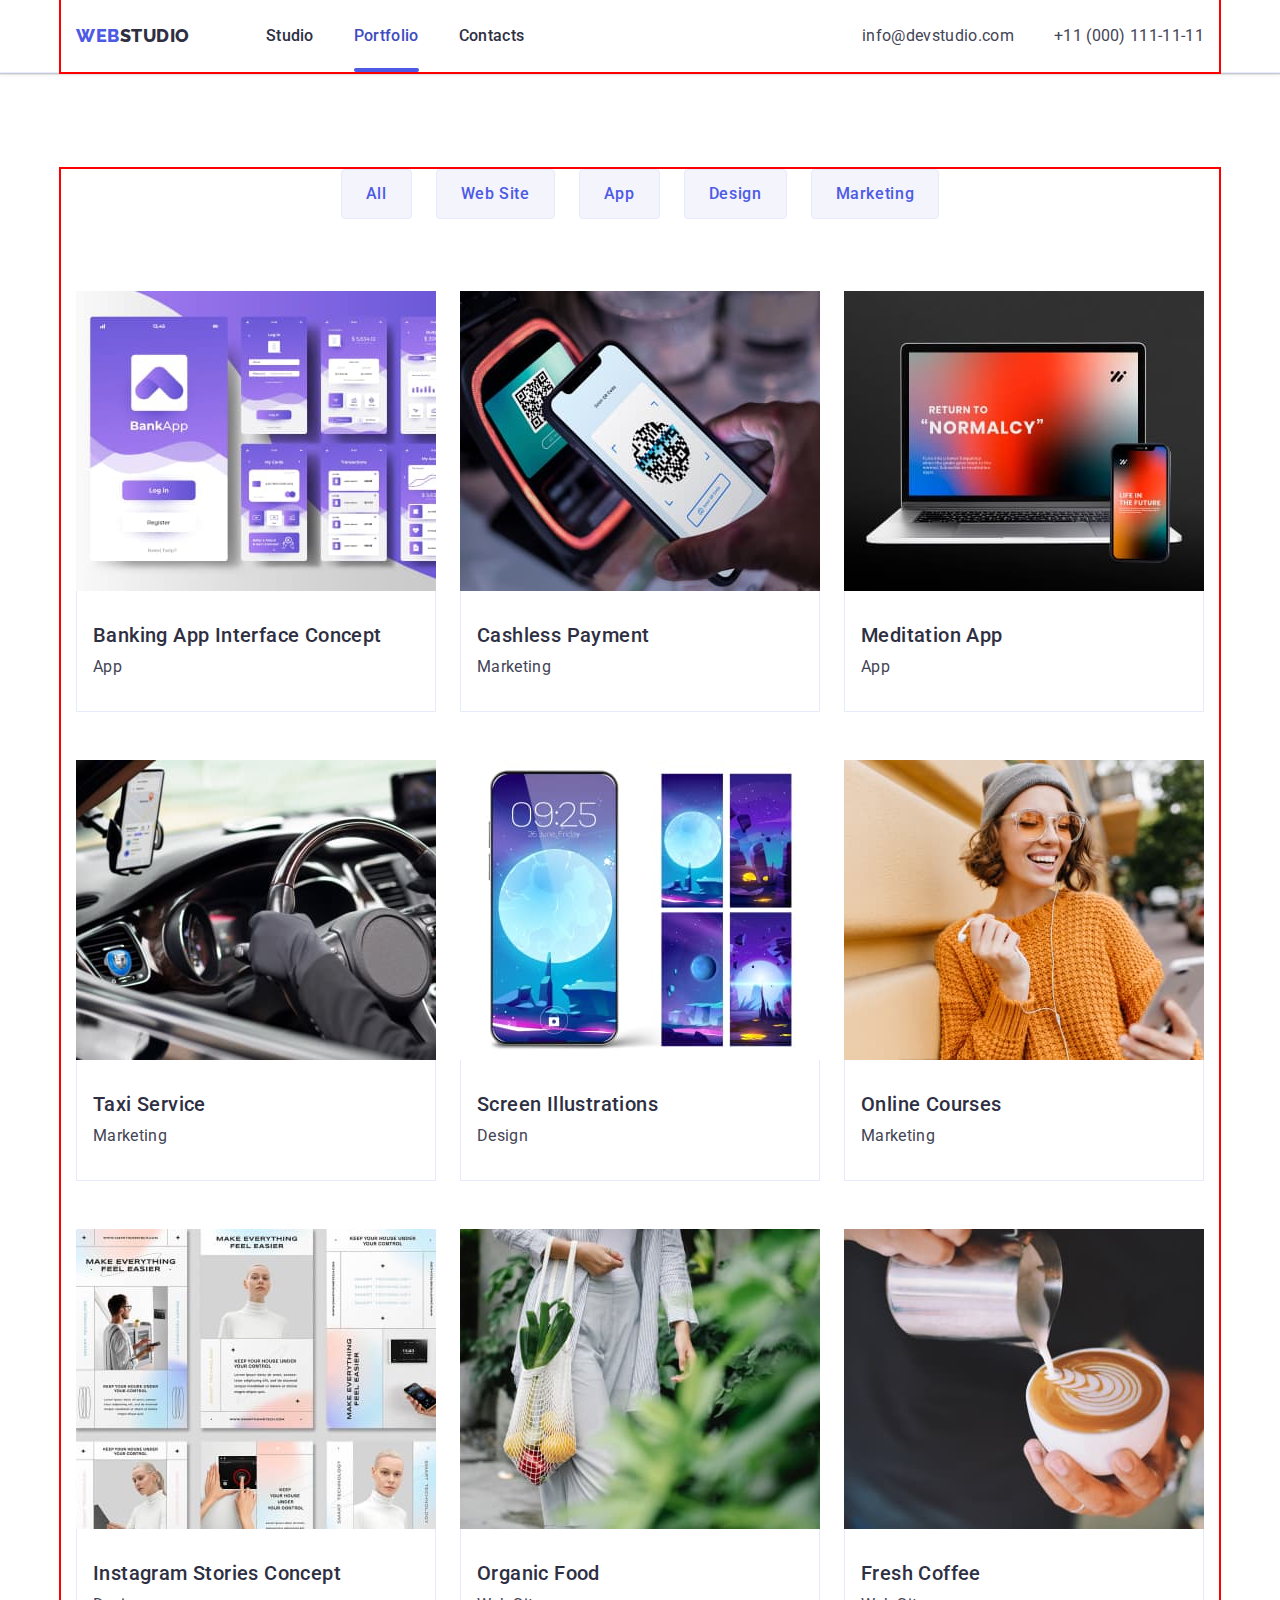
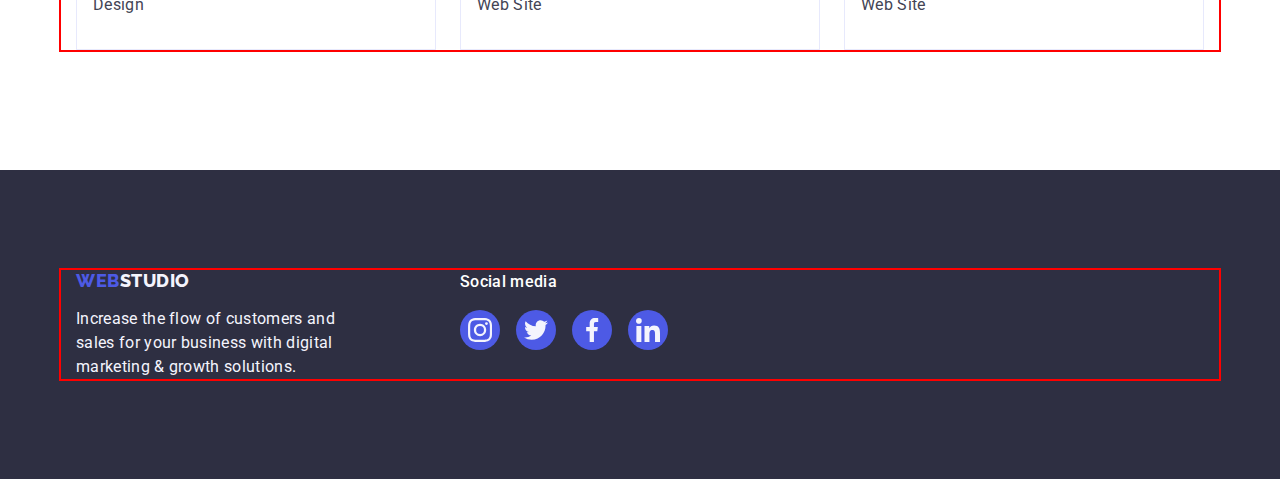
==== portfolio.html @ 784125cc "Initial commit" ====
<!DOCTYPE html>
<html lang="en">
  <head>
    <meta charset="UTF-8" />
    <meta http-equiv="X-UA-Compatible" content="IE=edge" />
    <meta name="viewport" content="width=device-width, initial-scale=1.0" />
    <link rel="preconnect" href="https://fonts.googleapis.com" />
    <link rel="preconnect" href="https://fonts.gstatic.com" crossorigin />
    <link
      href="https://fonts.googleapis.com/css2?family=Raleway:wght@800&family=Roboto:wght@400;500;700&display=swap"
      rel="stylesheet"
    />
    <link
      rel="stylesheet"
      href="https://cdn.jsdelivr.net/npm/modern-normalize@1.1.0/modern-normalize.min.css"
    />
    <link rel="stylesheet" href="./css/styles.css" />
    <title>Document</title>
  </head>
  <body>
    <header class="top">
      <div class="container header">
        <nav class="nav">
          <a href="./index.html" class="logo-brend-heder link"
            >Web<span class="hed">Studio</span></a
          >
          <ul class="page list">
            <li class="nav-item">
              <a class="nav-page link" href="./index.html">Studio</a>
            </li>
            <li class="nav-item">
              <a class="nav-page current link" href="./portfolio.html"
                >Portfolio</a
              >
            </li>
            <li class="nav-item">
              <a class="nav-page link" href="">Contacts</a>
            </li>
          </ul>
        </nav>
        <address class="nav">
          <ul class="contact list nav">
            <li class="contact-item">
              <a class="contact-nav link" href="mailto:info@devstudio.com"
                >info@devstudio.com</a
              >
            </li>
            <li class="contact-item">
              <a class="contact-nav link" href="tel:+110001111111"
                >+11 (000) 111-11-11</a
              >
            </li>
          </ul>
        </address>
      </div>
    </header>
    <main class="main-page">
      <!-- Sections Main -->
      <section class="main section-portfolio">
        <div class="container">
          <!--Filter Section -->
          <h1 class="visually-hidden">Filter</h1>
          <ul class="filter list">
            <li class="filter-item">
              <button class="fl-btn item" type="button">All</button>
            </li>
            <li class="filter-item">
              <button class="fl-btn item" type="button">Web Site</button>
            </li>
            <li class="filter-item">
              <button class="fl-btn item" type="button">App</button>
            </li>
            <li class="filter-item">
              <button class="fl-btn item" type="button">Design</button>
            </li>
            <li class="filter-item">
              <button class="fl-btn item" type="button">Marketing</button>
            </li>
          </ul>
          <!-- Portfolio Section -->
          <ul class="portfolio list">
            <li class="card-item">
              <a class="card link" href="">
                <div class="card-box">
                  <img
                    src="./images/row1foto1.jpg"
                    alt="Banking App Interface Concept"
                    width="360"
                  />
                  <p class="duo-card">
                    14 Stylish and User-Friendly App Design Concepts · Task
                    Manager App · Calorie Tracker App · Exotic Fruit Ecommerce
                    App · Cloud Storage App
                  </p>
                </div>
                <div class="description">
                  <h2 class="card-caption">Banking App Interface Concept</h2>
                  <p class="card-text">App</p>
                </div></a
              >
            </li>
            <li class="card-item">
              <a class="card link" href="./images/row1foto1.jpg">
                <div class="card-box">
                  <img
                    class="row-pic"
                    src="./images/row1foto2.jpg"
                    alt="Cashless Payment"
                    width="360"
                  />
                  <p class="duo-card">
                    14 Stylish and User-Friendly App Design Concepts · Task
                    Manager App · Calorie Tracker App · Exotic Fruit Ecommerce
                    App · Cloud Storage App
                  </p>
                </div>
                <div class="description">
                  <h2 class="card-caption">Cashless Payment</h2>
                  <p class="card-text">Marketing</p>
                </div></a
              >
            </li>
            <li class="card-item">
              <a class="card link" href="./images/row2foto1.jpg">
                <div class="card-box">
                  <img
                    class="row-pic"
                    src="./images/row1foto3.jpg"
                    alt="Meditation App"
                    width="360"
                  />
                  <p class="duo-card">
                    14 Stylish and User-Friendly App Design Concepts · Task
                    Manager App · Calorie Tracker App · Exotic Fruit Ecommerce
                    App · Cloud Storage App
                  </p>
                </div>
                <div class="description">
                  <h2 class="card-caption">Meditation App</h2>
                  <p class="card-text">App</p>
                </div></a
              >
            </li>
            <li class="card-item">
              <a class="card link" href="./images/row1foto3.jpg">
                <div class="card-box">
                  <img
                    class="row-pic"
                    src="./images/row2foto1.jpg"
                    alt="Taxi Service"
                    width="360"
                  />
                  <p class="duo-card">
                    14 Stylish and User-Friendly App Design Concepts · Task
                    Manager App · Calorie Tracker App · Exotic Fruit Ecommerce
                    App · Cloud Storage App
                  </p>
                </div>
                <div class="description">
                  <h2 class="card-caption">Taxi Service</h2>
                  <p class="card-text">Marketing</p>
                </div></a
              >
            </li>
            <li class="card-item">
              <a class="card link" href="./images/row1foto3.jpg">
                <div class="card-box">
                  <img
                    class="row-pic"
                    src="./images/row2foto2.jpg"
                    alt="Screen Illustrations"
                    width="360"
                  />
                  <p class="duo-card">
                    14 Stylish and User-Friendly App Design Concepts · Task
                    Manager App · Calorie Tracker App · Exotic Fruit Ecommerce
                    App · Cloud Storage App
                  </p>
                </div>
                <div class="description">
                  <h2 class="card-caption">Screen Illustrations</h2>
                  <p class="card-text">Design</p>
                </div></a
              >
            </li>
            <li class="card-item">
              <a class="card link" href="./images/row3foto1.jpg">
                <div class="card-box">
                  <img
                    class="row-pic"
                    src="./images/row2foto3.jpg"
                    alt="Online Courses"
                    width="360"
                  />
                  <p class="duo-card">
                    14 Stylish and User-Friendly App Design Concepts · Task
                    Manager App · Calorie Tracker App · Exotic Fruit Ecommerce
                    App · Cloud Storage App
                  </p>
                </div>
                <div class="description">
                  <h2 class="card-caption">Online Courses</h2>
                  <p class="card-text">Marketing</p>
                </div></a
              >
            </li>
            <li class="card-item">
              <a class="card link" href="./images/row3foto2.jpg">
                <div class="card-box">
                  <img
                    class="row-pic"
                    src="./images/row3foto1.jpg"
                    alt="Instagram Stories Concept"
                    width="360"
                  />
                  <p class="duo-card">
                    14 Stylish and User-Friendly App Design Concepts · Task
                    Manager App · Calorie Tracker App · Exotic Fruit Ecommerce
                    App · Cloud Storage App
                  </p>
                </div>
                <div class="description">
                  <h2 class="card-caption">Instagram Stories Concept</h2>
                  <p class="card-text">Design</p>
                </div></a
              >
            </li>
            <li class="card-item">
              <a class="card link" href="./images/row3foto3.jpg">
                <div class="card-box">
                  <img
                    class="row-pic"
                    src="./images/row3foto2.jpg"
                    alt="Organic Food"
                    width="360"
                  />
                  <p class="duo-card">
                    14 Stylish and User-Friendly App Design Concepts · Task
                    Manager App · Calorie Tracker App · Exotic Fruit Ecommerce
                    App · Cloud Storage App
                  </p>
                </div>
                <div class="description">
                  <h2 class="card-caption">Organic Food</h2>
                  <p class="card-text">Web Site</p>
                </div></a
              >
            </li>
            <li class="card-item">
              <a class="card link" href="./images/row3foto2.jpg">
                <div class="card-box">
                  <img
                    class="row-pic"
                    src="./images/row3foto3.jpg"
                    alt="Fresh Coffee"
                    width="360"
                  />
                  <p class="duo-card">
                    14 Stylish and User-Friendly App Design Concepts · Task
                    Manager App · Calorie Tracker App · Exotic Fruit Ecommerce
                    App · Cloud Storage App
                  </p>
                </div>
                <div class="description">
                  <h2 class="card-caption">Fresh Coffee</h2>
                  <p class="card-text">Web Site</p>
                </div></a
              >
            </li>
          </ul>
        </div>
      </section>
    </main>
    <footer class="footer">
      <div class="box container">
        <div class="box-left">
          <a href="./index.html" class="logo-brend-footer link"
            >Web<span class="fot">Studio</span></a
          >
          <p class="foot-text">
            Increase the flow of customers and sales for your business with
            digital marketing & growth solutions.
          </p>
        </div>
        <div class="box-right">
          <p class="caption-social">Social media</p>
          <ul class="foot-social list">
            <li class="foot-bg">
              <a class="social-bg" href="">
                <svg width="24" height="24" class="foot-icon">
                  <use href="./images/icon.svg#icon-instagram"></use>
                </svg>
              </a>
            </li>
            <li class="foot-bg">
              <a class="social-bg" href="">
                <svg width="24" height="24" class="foot-icon">
                  <use href="./images/icon.svg#icon-twitter"></use>
                </svg>
              </a>
            </li>
            <li class="foot-bg">
              <a class="social-bg" href="">
                <svg width="24" height="24" class="foot-icon">
                  <use href="./images/icon.svg#icon-facebook"></use>
                </svg>
              </a>
            </li>
            <li class="foot-bg">
              <a class="social-bg" href="">
                <svg width="24" height="24" class="foot-icon">
                  <use href="./images/icon.svg#icon-linkedin"></use>
                </svg>
              </a>
            </li>
          </ul>
        </div>
      </div>
    </footer>
  </body>
</html>
---- css/styles.css ----
/* Basics */
:root {
  --color-iris: #4d5ae5;
  --color-ocean: #404bbf;
  --color-navy-blue: #2e2f42;
  --color-green: #31d0aa;
  --color-slate: #434455;
  --color-light-slate: #8e8f99;
  --color-cornflower: #e7e9fc;
  --color-cloud: #f4f4fd;
  --color-navy-blue-modal: #2e2f42;
  --color-grey: #2e2f42;
  --color-white: #ffffff;
  --color-dairy: #fcfcfc;
  --font-family: 'Roboto', sans-serif;
  --transition-duration-and-func: 250ms cubic-bezier(0.4, 0, 0.2, 1);
}
body {
  font-family: 'Roboto', sans-serif;
  font-style: normal;
  background-color: var(--color-white);
  color: var(--color-slate);
}

h1,
h2,
h3,
h4,
h5,
h6,
p {
  margin: 0;
}
img {
  display: block;
  max-width: 100%;
}
.list {
  list-style: none;
  margin: 0;
  padding: 0;
}
.link {
  text-decoration: none;
}
button {
  font-family: inherit;
}
/* Ховає заголовки */
.visually-hidden {
  position: absolute;
  width: 1px;
  height: 1px;
  margin: -1px;
  border: 0;
  padding: 0;
  white-space: nowrap;
  clip-path: inset(100%);
  clip: rect(0 0 0 0);
  overflow: hidden;
}
.container {
  width: 1158px;
  margin-right: auto;
  margin-left: auto;
  padding: 0 15px 0 15px;
  outline: 2px solid red;
}
/* Heder */
.top {
  border-bottom: 1px solid var(--color-cornflower);
  box-shadow: 0px 2px 1px rgba(46, 47, 66, 0.08),
    0px 1px 1px rgba(46, 47, 66, 0.16), 0px 1px 6px rgba(46, 47, 66, 0.08);
}
.header {
  display: flex;
  justify-content: space-between;
  align-items: center;
}
.nav {
  display: flex;
  justify-content: space-between;
  align-items: center;
}
.logo-brend-heder {
  font-family: 'Raleway', sans-serif;
  font-style: normal;
  font-weight: 800;
  font-size: 18px;
  line-height: 1.17;
  text-transform: uppercase;
  letter-spacing: 0.03em;
  display: inline-block;
  padding: 24px 0 24px 0;
  margin-right: 76px;
  color: var(--color-iris);
}
.hed {
  color: var(--color-navy-blue);
}
.page {
  display: flex;
  justify-content: space-between;
  align-items: center;
  gap: 40px;
}
.nav-page {
  display: flex;
  position: relative;
  flex-direction: column;
  justify-content: center;
  align-items: center;
  gap: 20px;
  font-weight: 500;
  font-size: 16px;
  line-height: 1.5;
  letter-spacing: 0.02em;
  color: var(--color-navy-blue);
  padding: 24px 0 24px 0;
  transition: color var(--transition-duration-and-func);
}
.nav-page:hover,
.nav-page:focus {
  color: var(--color-ocean);
}
.current {
  color: var(--color-ocean);
}
.nav-page.current::after {
  content: '';
  position: absolute;
  bottom: 0;
  height: 4px;
  width: 100%;
  border-radius: 2px;
  background-color: var(--color-iris);
}
.contact {
  display: flex;
  justify-content: space-between;
  align-items: center;
  padding: 24px 0;
  gap: 40px;
}
.contact-nav {
  font-style: normal;
  font-weight: 400;
  font-size: 16px;
  line-height: 1.5;
  letter-spacing: 0.02em;
  color: var(--color-slate);
  transition: color var(--transition-duration-and-func);
}
.contact-nav:hover,
.contact-nav:focus {
  color: var(--color-ocean);
}
/* S1 Hero section */
.hero {
  background-image: linear-gradient(
      rgba(46, 47, 66, 0.7),
      rgba(46, 47, 66, 0.7)
    ),
    url(../images/people-office.jpg);
  background-size: cover;
  background-repeat: no-repeat;
  background-position: center;
  background-color: var(--color-navy-blue);
  max-width: 1440px;
  padding-top: 188px;
  padding-bottom: 188px;
  margin-left: auto;
  margin-right: auto;
}
.hero-cont {
  display: flex;
  flex-direction: column;
  justify-content: center;
  align-items: center;
}
.hero-title {
  max-width: 496px;
  font-weight: 700;
  font-size: 56px;
  line-height: 1.07;
  text-align: center;
  letter-spacing: 0.02em;
  color: var(--color-white);
}
.hero-btn {
  font-family: 'Roboto', sans-serif;
  font-weight: 500;
  font-size: 16px;
  line-height: 24px;
  align-items: center;
  letter-spacing: 0.04em;
  background-color: var(--color-iris);
  color: var(--color-white);
  cursor: pointer;
  border: none;
  min-width: 169px;
  max-height: 56px;
  padding: 16px 32px;
  border-radius: 4px;
  margin-top: 48px;
  transition: background-color var(--transition-duration-and-func);
}
.hero-btn:hover,
.hero-btn:focus {
  background: var(--color-ocean);
}
/* S2 Professional Sectoin */
.prof {
  padding-top: 120px;
  padding-bottom: 120px;
}
.prof-cont {
  display: flex;
  justify-content: space-between;
  align-items: center;
  gap: 24px;
}
.prof-cont > .prof-item {
  flex-basis: calc((100%-72px) / 4);
}
.prof-pic {
  display: flex;
  justify-content: center;
  align-items: center;
  min-width: 264px;
  height: 112px;
  background: var(--color-cloud);
  border-radius: 4px;
  margin-bottom: 8px;
}
.prof-caption {
  font-weight: 500;
  font-size: 20px;
  line-height: 1.2;
  letter-spacing: 0.02em;
  color: var(--color-navy-blue);
  margin-bottom: 8px;
}
.prof-text {
  font-weight: 400;
  font-size: 16px;
  line-height: 1.5;
  letter-spacing: 0.02em;
  color: var(--color-slate);
}
/* S3 Product Sectiont */
.prod {
  padding-bottom: 120px;
}
.prod-title {
  font-weight: 700;
  font-size: 36px;
  line-height: 1.11;
  text-align: center;
  letter-spacing: 0.02em;
  text-transform: capitalize;
  color: var(--color-grey);
  margin-bottom: 72px;
}
.prod-cont {
  display: flex;
  justify-content: space-between;
  gap: 24px;
}
/* S4 Team Section */
.team {
  background: var(--color-cloud);
  padding-top: 120px;
  padding-bottom: 120px;
}
.team-title {
  font-weight: 700;
  font-size: 36px;
  line-height: 1.11;
  text-align: center;
  letter-spacing: 0.02em;
  text-transform: capitalize;
  color: var(--color-grey);
  margin-bottom: 72px;
}
.team-cont {
  display: flex;
  justify-content: space-between;
  align-items: center;
  gap: 24px;
}
.team-card {
  background: var(--color-white);
  min-width: 264px;
  border-bottom-right-radius: 4px;
  border-bottom-left-radius: 4px;
  box-shadow: 0 1px 6px 0 rgba(46, 47, 66, 0.08),
    0 1px 1px 0 rgba(46, 47, 66, 0.16), 0 2px 1px 0 rgba(46, 47, 66, 0.08);
}

.item-card {
  padding: 32px 0;
}
.team-caption {
  font-weight: 500;
  font-size: 20px;
  line-height: 1.2;
  text-align: center;
  letter-spacing: 0.02em;
  color: var(--color-navy-blue);
  margin-bottom: 8px;
}
.team-text {
  font-weight: 400;
  font-size: 16px;
  line-height: 1.5;
  text-align: center;
  letter-spacing: 0.02em;
  margin-bottom: 8px;
  color: var(--color-slate);
}
.team-social {
  display: flex;
  justify-content: center;
  align-items: center;
  gap: 24px;
}
.team-social-bg {
  width: 40px;
  height: 40px;
}
.cont-icon {
  display: flex;
  justify-content: center;
  align-items: center;
  width: 100%;
  height: 100%;
  background-color: var(--color-iris);
  color: var(--color-cloud);
  border-radius: 50%;
  transition: background-color var(--transition-duration-and-func);
}
.cont-icon:hover,
.cont-icon:focus {
  background-color: var(--color-ocean);
}
.team-icon {
  fill: currentColor;
}
/* Customer */
.customer {
  padding-top: 120px;
  padding-bottom: 120px;
}
.client-title {
  font-weight: 700;
  font-size: 36px;
  line-height: 1.1;
  text-align: center;
  letter-spacing: 0.02em;
  text-transform: capitalize;
  color: var(--color-navy-blue);
  margin-bottom: 72px;
}
.client {
  display: flex;
  justify-content: center;
  align-items: center;
  flex-wrap: wrap;
  gap: 24px;
}
.client-item {
  flex-basis: calc((100%-5 * 24px) / 6);
  height: 88px;
  max-width: 168px;
}
.client-cont {
  display: flex;
  justify-content: center;
  align-items: center;
  width: 100%;
  height: 100%;
  color: #afb1b8;
  border: 1px solid var(--color-light-slate);
  border-radius: 4px;
  transition: color var(--transition-duration-and-func),
    border var(--transition-duration-and-func);
}
.client-cont:hover,
.client-cont:focus {
  color: var(--color-ocean);
  border: 1px solid var(--color-ocean);
}
.bg-icon {
  fill: currentColor;
}
/* Footer */
.footer {
  background: var(--color-navy-blue);
  padding-top: 100px;
  padding-bottom: 100px;
}
.box {
  display: flex;
  justify-content: flex-start;
  align-items: baseline;
  gap: 120px;
}
.logo-brend-footer {
  display: inline-block;
  font-family: 'Raleway', sans-serif;
  font-style: normal;
  font-weight: 800;
  font-size: 18px;
  line-height: 1.17;
  text-transform: uppercase;
  letter-spacing: 0.03em;
  color: var(--color-iris);
  margin-bottom: 16px;
}
.fot {
  color: var(--color-cloud);
}
.foot-text {
  width: 264px;
  font-weight: 400;
  font-size: 16px;
  line-height: 1.5;
  letter-spacing: 0.02em;
  color: var(--color-cloud);
}
.caption-social {
  font-style: medium, italic;
  font-weight: 500;
  font-size: 16px;
  line-height: 1.5;
  letter-spacing: 0.02em;
  color: var(--color-white);
  margin-bottom: 16px;
}
.foot-social {
  display: flex;
  justify-content: flex-start;
  align-items: flex-start;
  gap: 16px;
}
.foot-bg {
  width: 40px;
  height: 40px;
}
.social-bg {
  display: flex;
  width: 100%;
  height: 100%;
  border-radius: 50%;
  justify-content: center;
  align-items: center;
  background-color: var(--color-iris);
  color: var(--color-cloud);
  transition: background-color var(--transition-duration-and-func);
}
.social-bg:hover,
.social-bg:focus {
  background-color: var(--color-green);
}
.foot-icon {
  fill: currentColor;
}
/* Modal window */
.backdrop {
  position: fixed;
  top: 0;
  left: 0;
  width: 100%;
  height: 100%;
  background-color: rgba(46, 47, 66, 0.4);
}
.backdrop.is-hidden {
  opacity: 0;
  visibility: hidden;
  pointer-events: none;
  transition: opacity var(--transition-duration-and-func),
    visibility var(--transition-duration-and-func);
}

.modal {
  position: absolute;
  top: 50%;
  left: 50%;
  width: 408px;
  height: 576px;
  border-radius: 4px;
  background-color: rgba(252, 252, 252, 1);
  transform: translate(-50%, -50%);
  transition: transform 1000ms cubic-bezier(0.65, 1.43, 0, -1.33);
}
.backdrop.is-hidden .modal {
  transform: translate(-50%, -50%) rotate(360deg) scale(0.2);
}

.close-btn {
  position: absolute;
  top: 24px;
  right: 24px;
  display: flex;
  justify-content: center;
  align-items: center;
  width: 24px;
  height: 24px;
  border-radius: 50%;
  background-color: var(--color-cornflower);
  color: var(--color-navy-blue);
  border: 1px solid rgba(0, 0, 0, 0.1);
  box-shadow: 0px 1px 3px rgba(0, 0, 0, 0.12), 0px 1px 1px rgba(0, 0, 0, 0.14),
    0px 2px 1px rgba(0, 0, 0, 0.2);
  transition-property: background-color var(--transition-duration-and-func),
    color var(--transition-duration-and-func);
  cursor: pointer;
}
.close-btn:hover,
.close-btn:focus {
  background-color: var(--color-ocean);
  color: var(--color-white);
}
.close-icon {
  fill: currentColor;
}
/* Page Portfolio  */
/* Heder  */
body {
  counter-reset: var(--color-slate);
}
/* Filter Section */
.section-portfolio {
  padding: 96px 0 120px 0;
}
.filter {
  display: flex;
  justify-content: center;
  align-self: center;
  gap: 24px;
  margin-bottom: 72px;
}
.fl-btn {
  display: block;
  background-color: var(--color-cloud);
  border: 1px solid var(--color-cornflower);
  border-radius: 4px;
  padding: 12px 24px;
  font-family: 'Roboto', sans-serif;
  font-weight: 500;
  font-size: 16px;
  line-height: 1.5;
  text-align: center;
  letter-spacing: 0.04em;
  color: var(--color-iris);
  cursor: pointer;
  transition: background-color var(--transition-duration-and-func),
    color var(--transition-duration-and-func),
    box-shadow var(--transition-duration-and-func);
}
.fl-btn:hover,
.fl-btn:focus {
  background-color: var(--color-ocean);
  border: 1px solid transparent;
  color: var(--color-white);
  box-shadow: 0px 3px 1px 0 rgba(0, 0, 0, 0.1),
    0px 2px 1px 0 rgba(0, 0, 0, 0.08), 0px 2px 2px 0 rgba(0, 0, 0, 0.12);
}

/* Portfolio Section*/
.portfolio {
  display: flex;
  flex-wrap: wrap;
  row-gap: 48px;
  column-gap: 24px;
}
.card-item {
  flex-basis: calc((100%-2 * 24px) / 3);
  max-width: 360px;
}
.card {
  display: block;
  transition: box-shadow var(--transition-duration-and-func);
}
.card:hover,
.card:focus {
  box-shadow: 0px 1px 6px rgba(46, 47, 66, 0.08),
    0px 1px 1px rgba(46, 47, 66, 0.16), 0px 2px 1px rgba(46, 47, 66, 0.08);
}
.card-box {
  position: relative;
  overflow: hidden;
}
.duo-card {
  position: absolute;
  width: 100%;
  height: 100%;
  overflow-y: auto;
  top: 0;
  left: 0;
  font-weight: 400;
  font-size: 16px;
  line-height: 1.5;
  letter-spacing: 0.02em;
  color: var(--color-cloud);
  background-color: var(--color-iris);
  padding: 40px 32px 0 32px;
  transform: translate(0, 100%);
  transition: transform var(--transition-duration-and-func);
}
.card:hover .duo-card,
.card:focus .duo-card {
  transform: translate(0, 0);
}
.description {
  display: block;
  padding: 32px 16px;
  border: 1px solid var(--color-cornflower);
  border-top: none;
}
.card-caption {
  font-weight: 500;
  font-size: 20px;
  line-height: 1.2;
  letter-spacing: 0.02em;
  color: var(--color-navy-blue);
  margin-bottom: 8px;
}
.card-text {
  font-weight: 400;
  font-size: 16px;
  line-height: 1.5;
  letter-spacing: 0.02em;
  color: var(--color-slate);
}
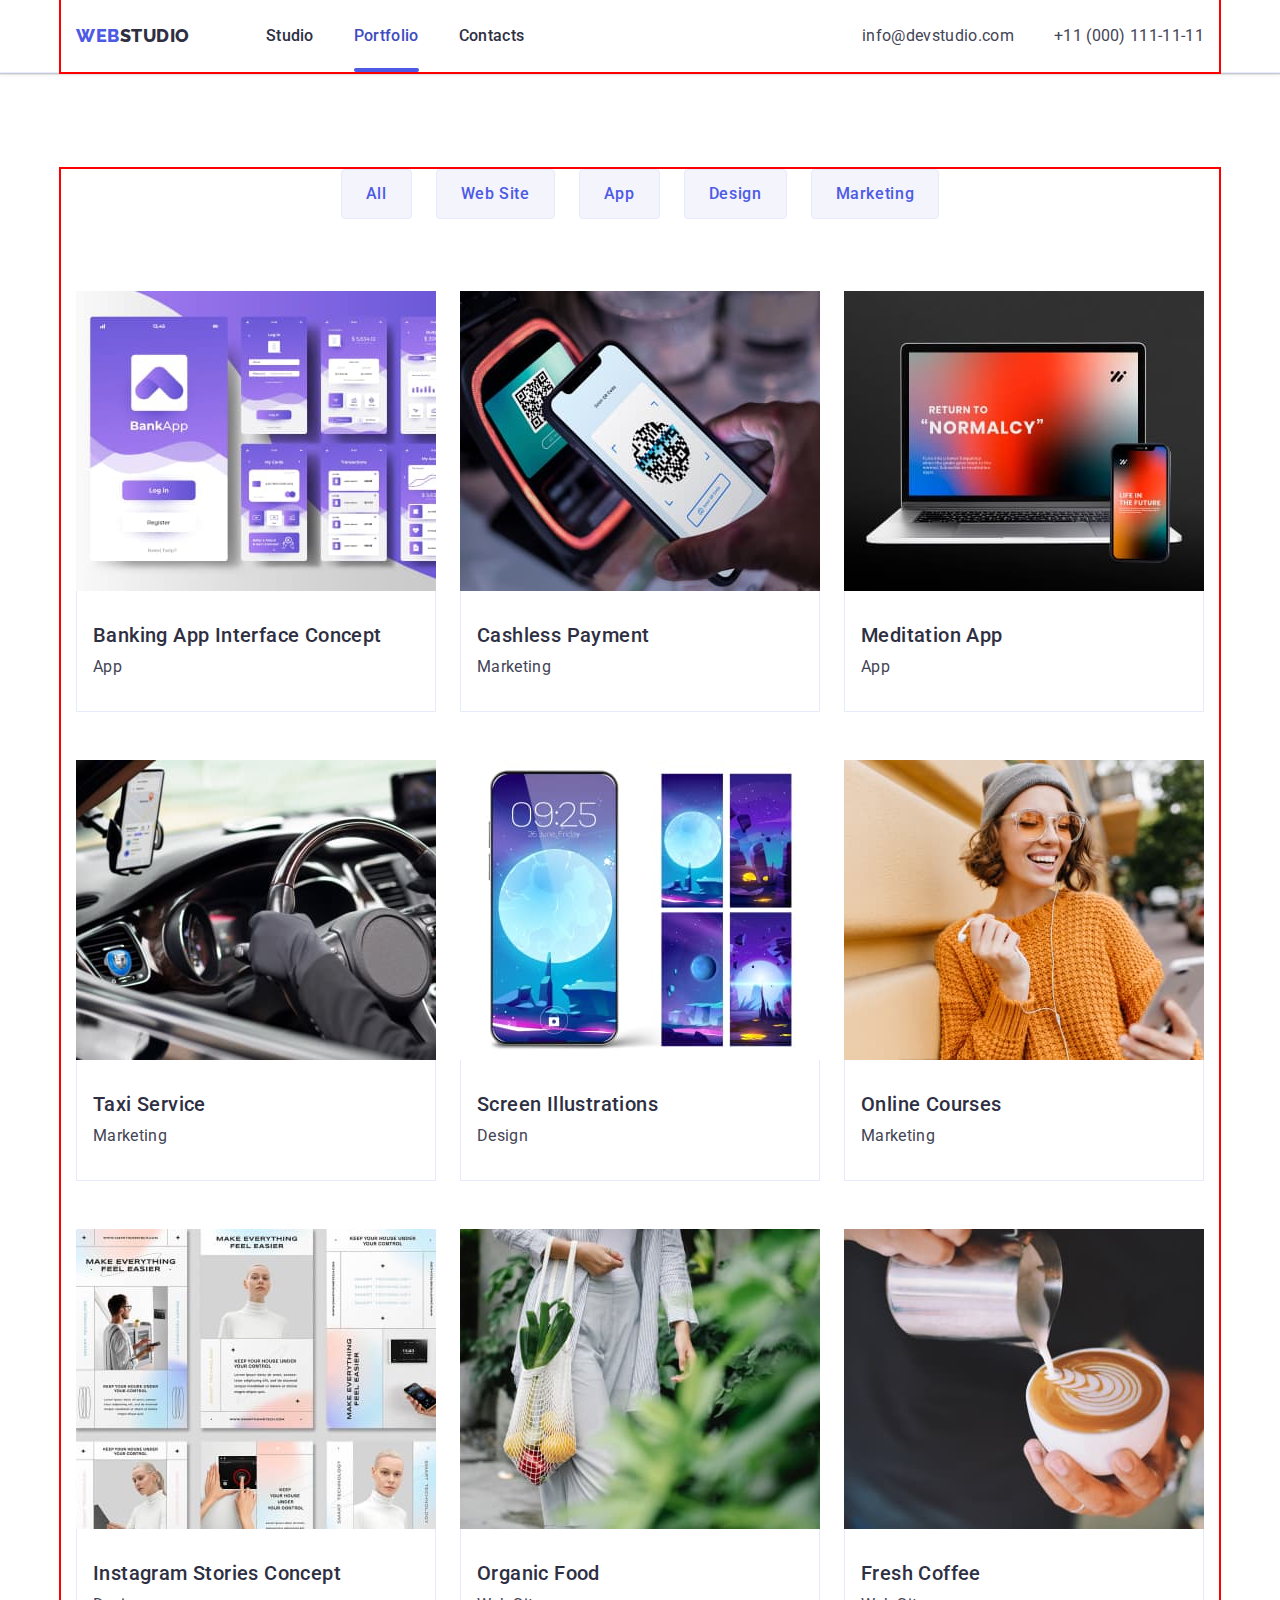
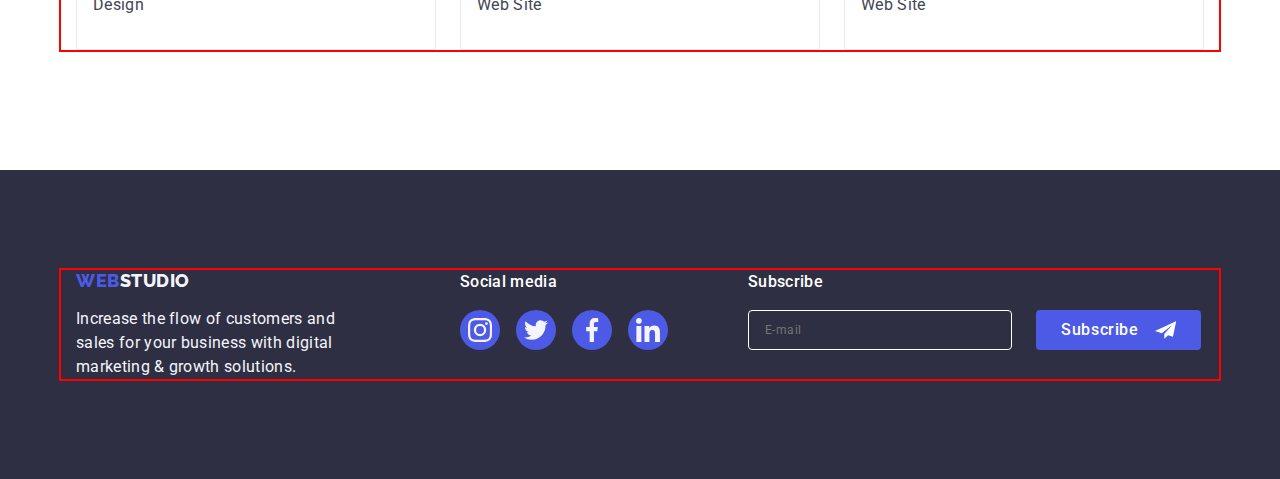
==== commit 902fa05c: "2023.04.26-2" ====
--- a/portfolio.html
+++ b/portfolio.html
@@ -282,7 +282,7 @@
             digital marketing & growth solutions.
           </p>
         </div>
-        <div class="box-right">
+        <div class="box-center">
           <p class="caption-social">Social media</p>
           <ul class="foot-social list">
             <li class="foot-bg">
@@ -315,6 +315,29 @@
             </li>
           </ul>
         </div>
+        <div class="box-right">
+          <form class="subscribe-form">
+            <p class="caption-social">Subscribe</p>
+            <div class="wrapper-sub">
+              <label class="user-sub-text"
+                ><span class="visually-hidden">E-mail</span>
+                <input
+                  class="user-sub"
+                  type="email"
+                  name="email"
+                  placeholder="E-mail"
+                  required
+                />
+              </label>
+              <button class="btn-sub" type="submit">
+                <span class="btn-sub-text">Subscribe</span>
+                <svg class="btn-sub-icon" width="24" height="24">
+                  <use href="./images/icon.svg#icon-subscribe"></use>
+                </svg>
+              </button>
+            </div>
+          </form>
+        </div>
       </div>
     </footer>
   </body>
--- a/css/styles.css
+++ b/css/styles.css
@@ -394,6 +394,7 @@
 .bg-icon {
   fill: currentColor;
 }
+
 /* Footer */
 .footer {
   background: var(--color-navy-blue);
@@ -404,7 +405,6 @@
   display: flex;
   justify-content: flex-start;
   align-items: baseline;
-  gap: 120px;
 }
 .logo-brend-footer {
   display: inline-block;
@@ -428,9 +428,9 @@
   line-height: 1.5;
   letter-spacing: 0.02em;
   color: var(--color-cloud);
+  margin-right: 120px;
 }
 .caption-social {
-  font-style: medium, italic;
   font-weight: 500;
   font-size: 16px;
   line-height: 1.5;
@@ -443,6 +443,7 @@
   justify-content: flex-start;
   align-items: flex-start;
   gap: 16px;
+  margin-right: 80px;
 }
 .foot-bg {
   width: 40px;
@@ -464,6 +465,69 @@
   background-color: var(--color-green);
 }
 .foot-icon {
+  fill: currentColor;
+}
+
+/* Footer subscribe form  */
+
+.subscribe-form {
+  width: 453px;
+}
+.wrapper-sub {
+  display: flex;
+  justify-content: flex-start;
+  align-items: center;
+}
+.user-sub {
+  display: block;
+  width: 264px;
+  height: 40px;
+  font-weight: 400;
+  font-size: 12px;
+  line-height: 2;
+  letter-spacing: 0.04em;
+  color: var(--color-white);
+  border-radius: 4px;
+  border: 1px solid var(--color-white);
+  background-color: var(--color-navy-blue);
+  outline-style: none;
+  padding: 8px 16px;
+  margin-right: 24px;
+}
+
+.btn-sub {
+  display: flex;
+  flex-direction: row;
+  justify-content: center;
+  align-items: center;
+  width: 165px;
+  height: 40px;
+  border-radius: 4px;
+  border: 1px solid transparent;
+  background-color: var(--color-iris);
+  transform: scale(1);
+  transition: transform var(--transition-duration-and-func);
+  cursor: pointer;
+  padding: 8px 24px;
+  gap: 16px;
+}
+.btn-sub-text {
+  font-weight: 500;
+  font-size: 16px;
+  line-height: 1.5;
+  letter-spacing: 0.04em;
+  color: var(--color-white);
+}
+.btn-sub-icon {
+  width: 100%;
+  height: 100%;
+  color: var(--color-white);
+}
+.btn-sub:hover,
+.btn-sub:focus {
+  transform: scale(1.05);
+}
+.btn-sub-icon {
   fill: currentColor;
 }
 /* Modal window */
@@ -482,7 +546,6 @@
   transition: opacity var(--transition-duration-and-func),
     visibility var(--transition-duration-and-func);
 }
-
 .modal {
   position: absolute;
   top: 50%;
@@ -493,11 +556,11 @@
   background-color: rgba(252, 252, 252, 1);
   transform: translate(-50%, -50%);
   transition: transform 1000ms cubic-bezier(0.65, 1.43, 0, -1.33);
+  padding: 72px 24px 24px 24px;
 }
 .backdrop.is-hidden .modal {
   transform: translate(-50%, -50%) rotate(360deg) scale(0.2);
 }
-
 .close-btn {
   position: absolute;
   top: 24px;
@@ -524,6 +587,150 @@
 }
 .close-icon {
   fill: currentColor;
+}
+
+/* Modal form */
+
+.modal-title {
+  font-weight: 500;
+  font-size: 16px;
+  line-height: 1.5;
+  text-align: center;
+  letter-spacing: 0.02em;
+  color: var(--color-navy-blue);
+  margin-bottom: 16px;
+}
+
+.user-record {
+  display: flex;
+  flex-direction: column;
+  width: 100%;
+}
+.user-record-item {
+  font-weight: 400;
+  font-size: 12px;
+  line-height: 1.17;
+  letter-spacing: 0.01em;
+  color: var(--color-light-slate);
+  margin-bottom: 4px;
+}
+.record {
+  position: relative;
+  display: flex;
+  width: 100%;
+  max-height: 40px;
+  margin-bottom: 8px;
+}
+.item-record {
+  width: 100%;
+  border: 1px solid var(--color-light-slate);
+  border-radius: 4px;
+  padding: 8px 16px 8px 38px;
+  transition: color var(--transition-duration-and-func);
+}
+.item-record:focus {
+  outline-color: var(--color-iris);
+}
+.icon-record {
+  position: absolute;
+  left: 16px;
+  top: 50%;
+  transform: translate(0, -50%);
+  color: var(--color-navy-blue);
+  transition: color var(--transition-duration-and-func);
+}
+.item-record:focus + .icon-record {
+  color: var(--color-iris);
+}
+.icon-record {
+  fill: currentColor;
+}
+.item-comment {
+  width: 100%;
+  height: 120px;
+  resize: none;
+
+  font-weight: 400;
+  font-size: 12px;
+  line-height: 1.17;
+  letter-spacing: 0.04em;
+  color: var(--color-light-slate);
+
+  border: 1px solid var(--color-light-slate);
+  border-radius: 4px;
+  padding: 8px 16px;
+  transition: color var(--transition-duration-and-func);
+  margin-bottom: 16px;
+}
+.item-comment:focus {
+  outline-color: var(--color-iris);
+  color: var(--color-navy-blue);
+}
+.user-agree-text {
+  display: flex;
+  justify-content: flex-start;
+  align-items: center;
+  font-weight: 400;
+  font-size: 12px;
+  line-height: 1.17;
+  letter-spacing: 0.04em;
+  color: var(--color-light-slate);
+  margin-bottom: 24px;
+}
+.user-agree-text::before {
+  display: block;
+  width: 16px;
+  height: 16px;
+  border: 1px solid var(--color-light-slate);
+  border-radius: 1px;
+  background: var(--color-white);
+  transition: border var(--transition-duration-and-func);
+  cursor: pointer;
+  content: '';
+  margin-right: 8px;
+}
+.user-agree-check:hover + .user-agree-text::before,
+.user-agree-check:focus + .user-agree-text::before {
+  border: 1px solid var(--color-navy-blue);
+}
+.user-agree-check:checked + .user-agree-text::before {
+  border: transparent;
+  background-image: url(../images/agree.svg);
+}
+.policy {
+  font-weight: 400;
+  font-size: 12px;
+  line-height: 1.17;
+  letter-spacing: 0.04em;
+  color: var(--color-iris);
+}
+
+.btn-send {
+  display: block;
+  width: 169px;
+  height: 56px;
+  border-radius: 4px;
+  padding: 16px 32px;
+
+  font-weight: 500;
+  font-size: 16px;
+  line-height: 1.5;
+  text-align: center;
+  letter-spacing: 0.04em;
+
+  color: var(--color-white);
+  background-color: var(--color-iris);
+  box-shadow: 0px 4px 4px rgba(0, 0, 0, 0.15);
+  border: 1px solid transparent;
+  transform: scale(1);
+  transition: transform var(--transition-duration-and-func);
+  cursor: pointer;
+  margin-left: auto;
+  margin-right: auto;
+}
+.btn-send:hover,
+.btn-send:focus {
+  transform: scale(1.05);
 }
 /* Page Portfolio  */
 /* Heder  */
